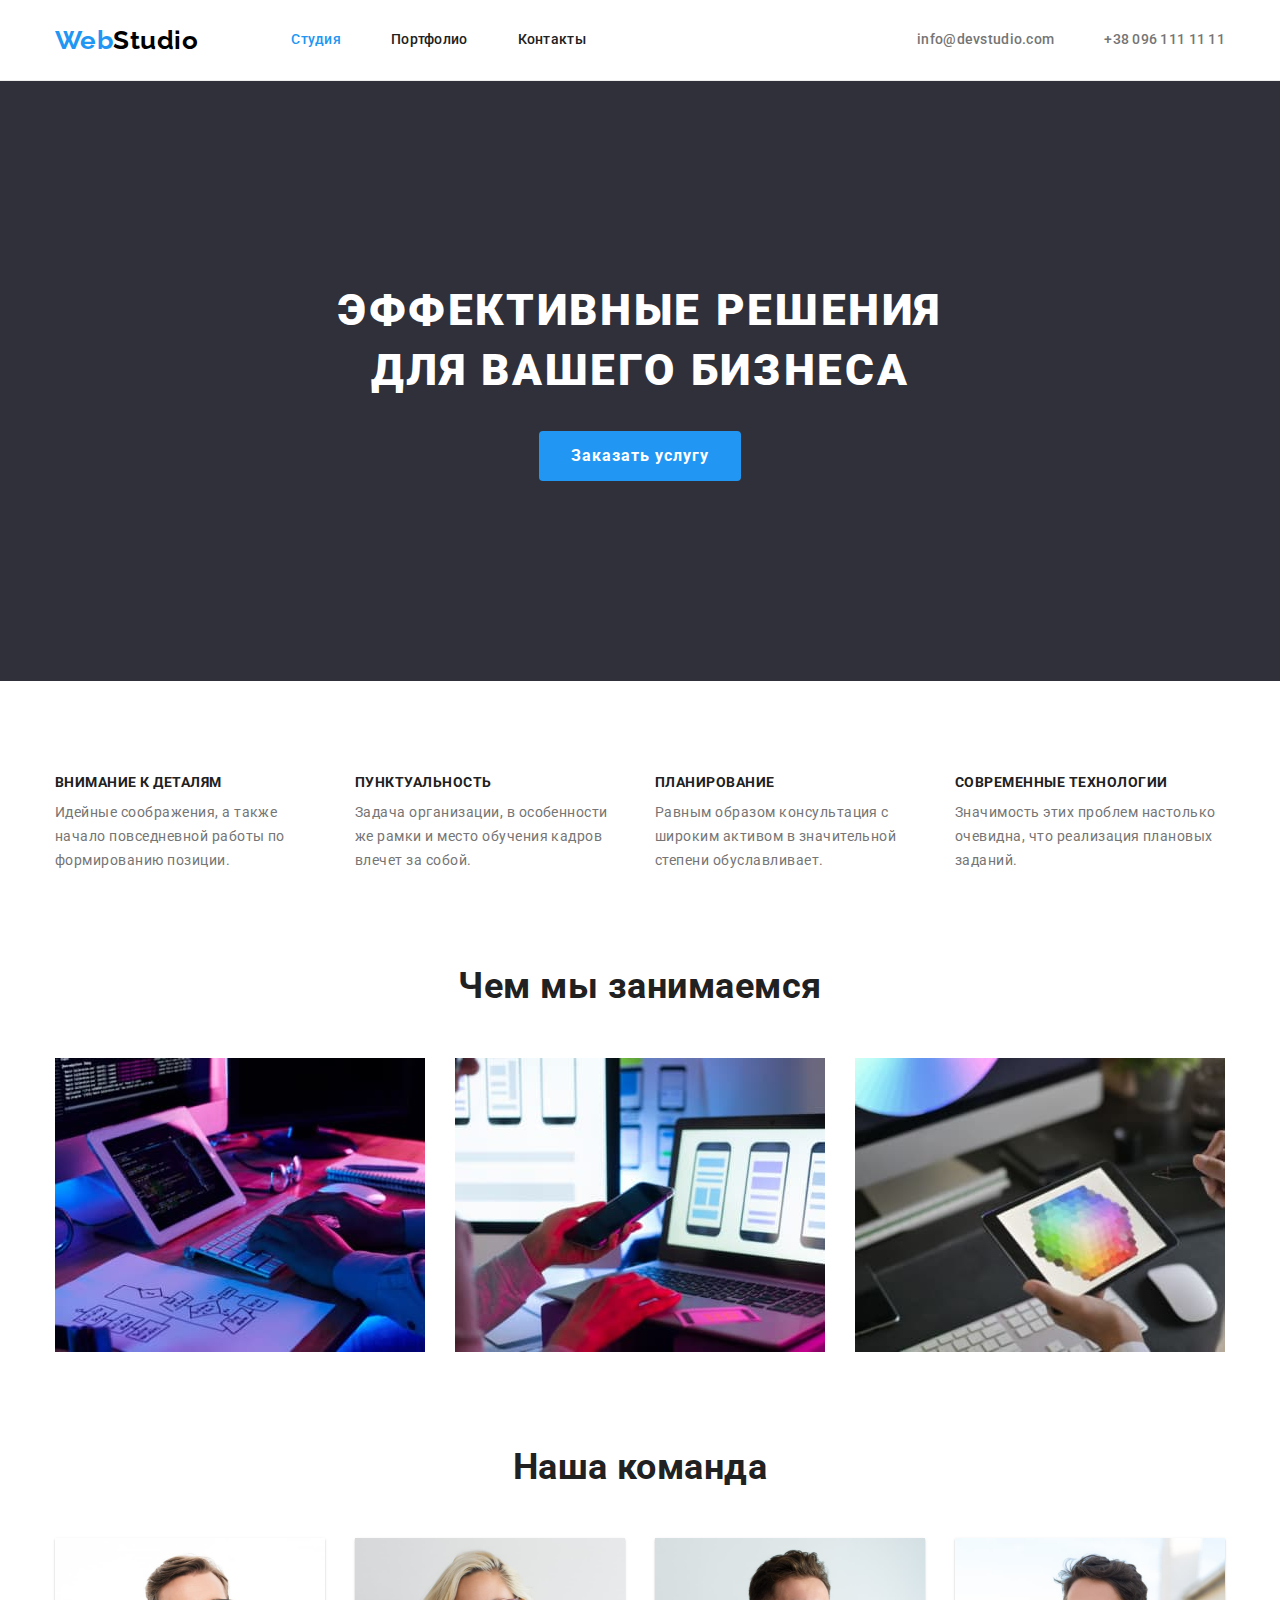
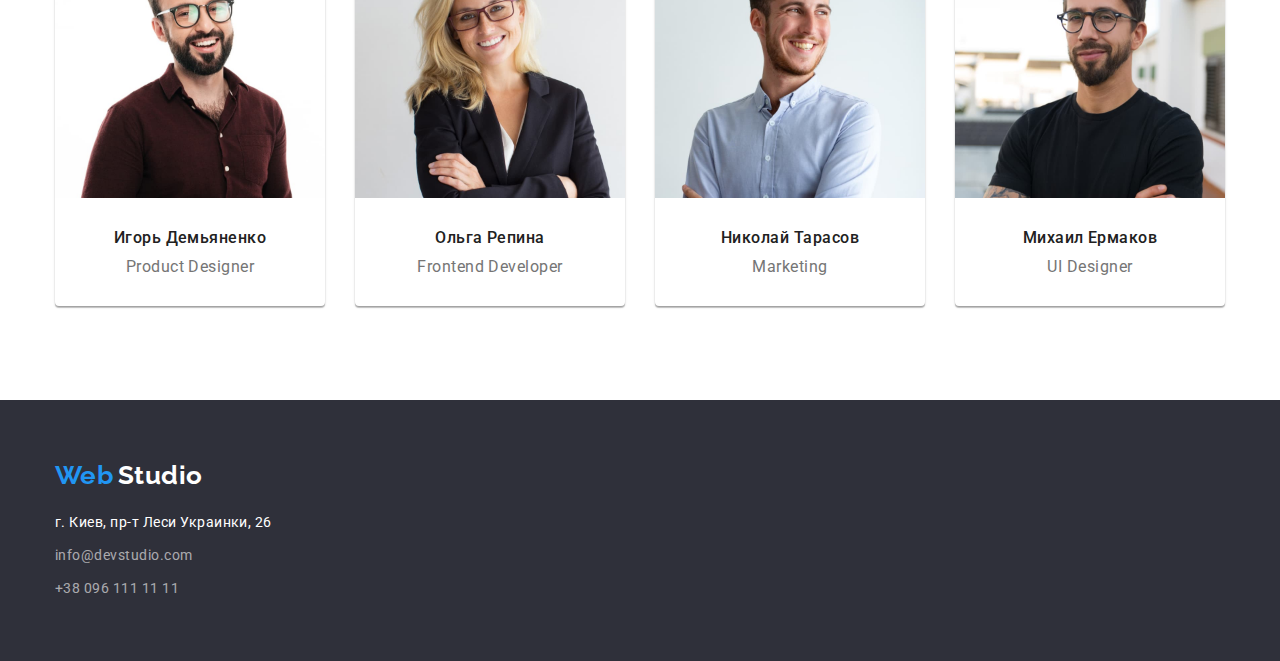
==== index.html @ 8893d4d0 "start" ====
<!DOCTYPE html>
<html lang="ru">
  <head>
    <meta charset="UTF-8" />
    <meta http-equiv="X-UA-Compatible" content="IE=edge" />
    <meta name="viewport" content="width=device-width, initial-scale=1.0" />
    <title>WebStudio</title>
    <link
      href="https://fonts.googleapis.com/css2?family=Raleway:wght@700&family=Roboto:wght@400;500;700;900&display=swap"
      rel="stylesheet"
    />
  <link rel="stylesheet" href="https://cdnjs.cloudflare.com/ajax/libs/modern-normalize/1.1.0/modern-normalize.min.css">

    <link rel="stylesheet" href="./css/styles.css" />
  </head>
  <body>
    <!--Шапка-->
    <header class="header-pages">
      <div class="container site-header">
        <nav class="display">
          <a href="./index.html" class="logo">
            <span class="logo-blue logo">Web</span
            ><span class="logo-black logo">Studio</span>
          </a>
          <ul class="site-nav">
            <li class="item"><a href="" class="text-black led">Студия</a></li>
            <li class="item">
              <a href="./portfolio.html" class="text-black">Портфолио</a>
            </li>
            <li class="item"><a href="" class="text-black">Контакты</a></li>
          </ul>
        </nav>
        <ul class="site-contact">
          <li class="item">
            <a href="mailto:info@devstudio.com" class="site-contact"
              >info@devstudio.com</a
            >
          </li>
          <li class="item">
            <a href="tel:+380961111111" class="site-contact"
              >+38 096 111 11 11</a
            >
          </li>
        </ul>
      </div>
    </header>

    <main>
      <!--Оффер-->
      <section class="section offer">
        <div class="container log">
          <h1 class="offer-title">
            Эффективные решения
            для вашего бизнеса
          </h1>
          <button type="button" class="button">Заказать услугу</button>
        </div>
      </section>

      <!--Преимущества-->
      <section class="section">
        <div class="container">
          <h2 class="visually-hidden about-title">Преимущества</h2>
          <ul class="advantage">
            <li class="advantage-list">
              <h3 class="advantage-title">Внимание к деталям</h3>
              <p class="advantage-description">
                Идейные соображения, а также начало повседневной работы по
                формированию позиции.
              </p>
            </li>
            <li>
              <h3 class="advantage-title">Пунктуальность</h3>
              <p class="advantage-description">
                Задача организации, в особенности же рамки и место обучения
                кадров влечет за собой.
              </p>
            </li>
            <li>
              <h3 class="advantage-title">Планирование</h3>
              <p class="advantage-description">
                Равным образом консультация с широким активом в значительной
                степени обуславливает.
              </p>
            </li>
            <li>
              <h3 class="advantage-title">Современные технологии</h3>
              <p class="advantage-description">
                Значимость этих проблем настолько очевидна, что реализация
                плановых заданий.
              </p>
            </li>
          </ul>
        </div>
      </section>
      <!--О нас-->
      <section class="section nopadtop">
        <div class="container">
          <h2 class="about-title">Чем мы занимаемся</h2>
          <ul class="foto">
            <li class="list">
              <img src="./images/box1.jpg" alt="Пишем код" width="370" />
            </li>
            <li class="list">
              <img src="./images/box2.jpg" alt="Адаптируем" width="370" />
            </li>
            <li class="foto-list">
              <img src="./images/box3.jpg" alt="Апгрейдим" width="370" />
            </li>
          </ul>
        </div>
      </section>
      <!--Наша команда-->
      <section class="section nopadtop">
        <div class="container">
          <h2 class="team-title">Наша команда</h2>
          <ul class="team">
            <li class="team-list">
              <img
                src="./images/team1.jpg"
                alt="Игорь Демьяненко"
                width="270"
              />
              <h3 class="team-name">Игорь Демьяненко</h3>
              <p class="team-position">Product Designer</p>
            </li>
            <li class="team-list">
              <img src="./images/team2.jpg" alt="Ольга Репина" width="270" />
              <h3 class="team-name">Ольга Репина</h3>
              <p class="team-position">Frontend Developer</p>
            </li>
            <li class="team-list">
              <img src="./images/team3.jpg" alt="Николай Тарасов" width="270" />
              <h3 class="team-name">Николай Тарасов</h3>
              <p class="team-position">Marketing</p>
            </li>
            <li class="team-list">
              <img src="./images/team4.jpg" alt="Михаил Ермаков" width="270" />
              <h3 class="team-name">Михаил Ермаков</h3>
              <p class="team-position">UI Designer</p>
            </li>
          </ul>
        </div>
      </section>
    </main>

    <!--Футер-->
    <footer class="footer ">
      <div class="container padtopbot">
        <a href="./index.html" class="logo"
          ><span class="logo-blue">Web</span>
          <span class="logo-white">Studio</span></a
        >
        <address>
          <ul class="footer link">
            <li class="item-top">
              <a href="г.Киев,пр-тЛесиУкраинки,26" class="footer-address"
                >г. Киев, пр-т Леси Украинки, 26</a
              >
            </li>
            <li class="item">
              <a href="mailto:info@devstudio.com" class="footer-contact"
                >info@devstudio.com</a
              >
            </li>
            <li class="item">
              <a href="tel:+380961111111" class="footer-contact"
                >+38 096 111 11 11</a
              >
            </li>
          </ul>
        </address>
      </div>
    </footer>
  </body>
</html>
---- css/styles.css ----
:root {
  --primary-text-color: #212121;
  --secondary-text-color: #757575;
  --font-header-footer: #2f303a;
  --white-color-text: #ffffff;
  --accent-color: #2196f3;
}

body {
  background-color: #ffffff;
  color: var(--primary-text-color);
  font-family: "Roboto", "Helvetica Neue", sans-serif;
  letter-spacing: 0.03em;
  margin: 0;
}

/* основной цвет текста #212121 */
/* вторичный цвет #757575 */
/* лого 2196F3 верх 000000 низ FFFFFF */
/* фон хедер и футор 2F303A */
/* шапка FFFFFF */
/* осн фон E5E5E5 */
/* вторичный фон F5F4FA */

/* убрал точки */
.about-title,
.site-nav,
/* .site-contact, */
.footer,
.card,
.advantage,
.advantage-title,
.team,
.site-contact,
.foto {
  list-style: none;
}

ul,
li,
p {
  margin: 0;
  padding: 0;
}
h1,
h2,
h3,
h4,
h5,
h6 {
  margin: 0;
  padding: 0;
}
a {
  text-decoration: none;
}
img {
  display: block;
}
.visually-hidden {
  position: absolute;
  width: 1px;
  height: 1px;
  margin: -1px;
  border: 0;
  padding: 0;
  white-space: normal;
  clip-path: inset(100%);
  clip: rect(0 0 0 0);
  overflow: hidden;
}

.container {
  width: 1200px;
  padding-left: 15px;
  padding-right: 15px;
  /* outline: 1px solid green; */
  margin: 0 auto;
}
.section {
  padding-top: 94px;
  padding-bottom: 94px;
}
.header-pages {
    border-bottom: 1px solid #ECECEC;
  /* outline: 2px solid #2196f3; */
}
/* Лого */
.logo-blue {
  color: var(--accent-color);
  font-family: "Raleway";
  font-weight: 700;
  font-size: 26px;
  line-height: 1.19;
}
.logo-black {
  color: #000000;
  font-family: "Raleway";
  font-weight: 700;
  font-size: 26px;
  line-height: 1.19;
}
.logo-white {
  color: var(--white-color-text);
  font-family: "Raleway";
  font-weight: 700;
  font-size: 26px;
  line-height: 1.19;
}
.logo :hover,
:focus,
:active {
  color: var(--accent-color);
  outline: 0;
  outline-offset: 0;
  text-decoration: none;
}
.link :hover,
.link :focus {
  color: var(--accent-color);
  outline: 0;
  outline-offset: 0;
  text-decoration: none;
}

/* Site nav */
.text-black {
  color: var(--primary-text-color);
  display: block;
  padding-top: 32px;
  padding-bottom: 32px;
}
.site-nav {
  color: var(--primary-text-color);
  font-weight: 500;
  font-size: 14px;
  line-height: 1.14;
  letter-spacing: 0.02em;
  text-decoration: none;
  display: flex;
  margin-left: 93px;
}
.display {
  display: flex;
  align-items: center;
}
.site-nav .item + .item {
  margin-left: 50px;
  display: block;
}

/* .site-nav .item:last-child {
margin-right: 0;
} - те саме що item + item*/

.site-nav :hover,   /*подсветка при наведении*/
.site-nav :focus {
  color: var(--accent-color);
  outline: 0;
  outline-offset: 0;
}
.site-contact :hover,   /*подсветка при наведении*/
.site-contact :focus {
  color: var(--accent-color);
  outline: 0;
  outline-offset: 0;
}
.site-contact {
  color: var(--secondary-text-color);
  font-weight: 500;
  font-size: 14px;
  line-height: 1.14;
  letter-spacing: 0.02em;
  text-decoration: none;
  display: flex;
  margin-left: auto;
}

.site-contact .item + .item {
  margin-left: 50px;
  display: block;
}
.site-header {
  display: flex;
  align-items: center;

}
.led {
  color: var(--accent-color); /* подсветка текущей страницы */
}

/* Offer */
.offer {
  background-color: #2f303a;
  padding-top: 200px;
  padding-bottom: 200px;
}

.offer-title {
  color: var(--white-color-text);
  width: 696px;
  font-weight: 900;
  font-size: 44px;
  line-height: 1.36;
  text-align: center;
  letter-spacing: 0.06em;
  text-transform: uppercase;
  margin: 0 auto;
  margin-bottom: 30px;
}
/* Button */
.button {
  color: var(--white-color-text);
  background-color: var(--accent-color);
  margin: 0 auto;
  display: block;
  font-family: "Roboto";
  padding: 10px 32px;
  border-radius: 4px;
  min-width: 200px;
  border: transparent;
  font-weight: 700;
  font-size: 16px;
  line-height: 1.88;
  display: flex;
  align-items: center;
  text-align: center;
  letter-spacing: 0.06em;
  cursor: pointer;
}

/* About */
.about-title {
  color: var(--primary-text-color);
  font-weight: 700;
  font-size: 36px;
  line-height: 1.16;
  text-align: center;
  margin-bottom: 50px;
}

/* Advantage / преимущества */
.advantage {
  display: flex;
  justify-content: space-between;
  /* flex-basis: calc((100% - 120px) / 4); */
  /* margin-top: 94px; */
}

.advantage-title {
  color: var(--primary-text-color);
  font-weight: 700;
  font-size: 14px;
  line-height: 1.14;
  text-transform: uppercase;
  margin-bottom: 10px;
}
.advantage-description {
  color: var(--secondary-text-color);
  font-size: 14px;
  line-height: 1.71;
  max-width: 270px;
  /* margin-bottom: 94px; */
}
.margin {
}
.foto {
  display: flex;
  justify-content: space-between;
  /* flex-wrap: wrap; */
}
.foto .list {
  width: 370px;
  margin-right: 30px;
}
.foto-list :nth-child(3n) {
  margin-right: 0;
}
/* Team */

.team-title {
  color: var(--primary-text-color);
  font-weight: 700;
  font-size: 36px;
  line-height: 1.17;
  text-align: center;
  /* margin-top: 188px; */
  margin-bottom: 50px;
}
.team-name {
  color: var(--primary-text-color);
  font-weight: 500;
  font-size: 16px;
  line-height: 1.19;
  text-align: center;
  margin-top: 30px;
  margin-bottom: 10px;
}
.team-position {
  color: var(--secondary-text-color);
  font-size: 16px;
  line-height: 1.19;
  text-align: center;
  margin-bottom: 30px;
  /* margin-bottom: 94px; */
}

.team {
  display: flex;
  justify-content: space-between;
  /* flex-wrap: wrap; */
}

.team-list {
  width: 270px;
  margin-right: 30px;
  background: #ffffff;
  /* material shadow v1 */
  box-shadow: 0px 1px 3px rgba(0, 0, 0, 0.12), 0px 1px 1px rgba(0, 0, 0, 0.14),
    0px 2px 1px rgba(0, 0, 0, 0.2);
  border-radius: 0px 0px 4px 4px;
}

.team-list:nth-last-child() {
  margin-right: 0;
}
/* Footer */
.footer {
  background-color: #2f303a;
  font-style: normal;
}

.nopadtop {
  padding-top: 0px;
}
.padtopbot {
  padding-top: 60px;
  padding-bottom: 60px;
}
.footer .item-top {
  margin-top: 20px;
 
}
.footer .item {
  margin-top: 9px;
}
.footer-address {
  color: var(--white-color-text);
  font-size: 14px;
  line-height: 1.71;
  text-decoration: none;
}
.footer-contact {
  color: rgba(255, 255, 255, 0.6);
  font-size: 14px;
  line-height: 1.71;
  text-decoration: none;
  /* margin-bottom: 9px; */
}

/* Portfolio CSS */
.filter-hover:hover,
.filter-hover:focus {
  color: var(--white-color-text);
  background-color: var(--accent-color);
  border: none;
  font-family: "Roboto";
  font-weight: 500;
  font-size: 16px;
  line-height: 1.62;
  /* identical to box height, or 162% */
  text-align: center;
}
.filter {
  color: var(--primary-text-color);
  background-color: #f5f4fa;
  font-family: "Roboto";
  border-radius: 4px;
  border: none;
  font-weight: 500;
  font-size: 16px;
  line-height: 1.62;
  /* identical to box height, or 162% */
  text-align: center;
  cursor: pointer;
  margin-right: 8px;
  padding: 6px 22px;
}

.filter-flex {
  display: flex;
  justify-content: center;
  margin-bottom: 50px;
}

.menu {
  color: var(--primary-text-color);
  font-weight: 500;
  font-size: 16px;
  line-height: 1.62;

}
.card {
  display: flex;
  flex-wrap: wrap;
}
.card-list {
  width: 370px;
  margin-right: 30px;
  margin-bottom: 30px;
}
/* Розрахунок ширини блока в % */
/* ширина контейнера = 100% - зазор 30рх (при 2 колонках, при 3=60рх і т.д.) / 3 */
/* .card-list {
    width: calc((100% - 60px) /3); */

.card-list:nth-child(3n) {
  margin-right: 0;
}
.card-list:nth-last-child(-n + 3) {
  margin-bottom: 0;
}
/* ALTERNATIVA */
/*.card-list:not(:nth-child(3n)) {
  margin-right: 0;
}
.card-list:not(:nth-last-child(-n + 3)) {
  margin-bottom: 0;
} */
.card-title {
  color: var(--primary-text-color);
  font-weight: 700;
  font-size: 18px;
  line-height: 2;
  letter-spacing: 0.06em;
  margin-bottom: 4px;
}
.card-description {
  color: var(--secondary-text-color);
  font-size: 16px;
  line-height: 1.88;
}
.card-border {
  padding: 24px;
  border-right: 1px solid #eee;
  border-bottom: 1px solid #eee;
  border-left: 1px solid #eee;
}
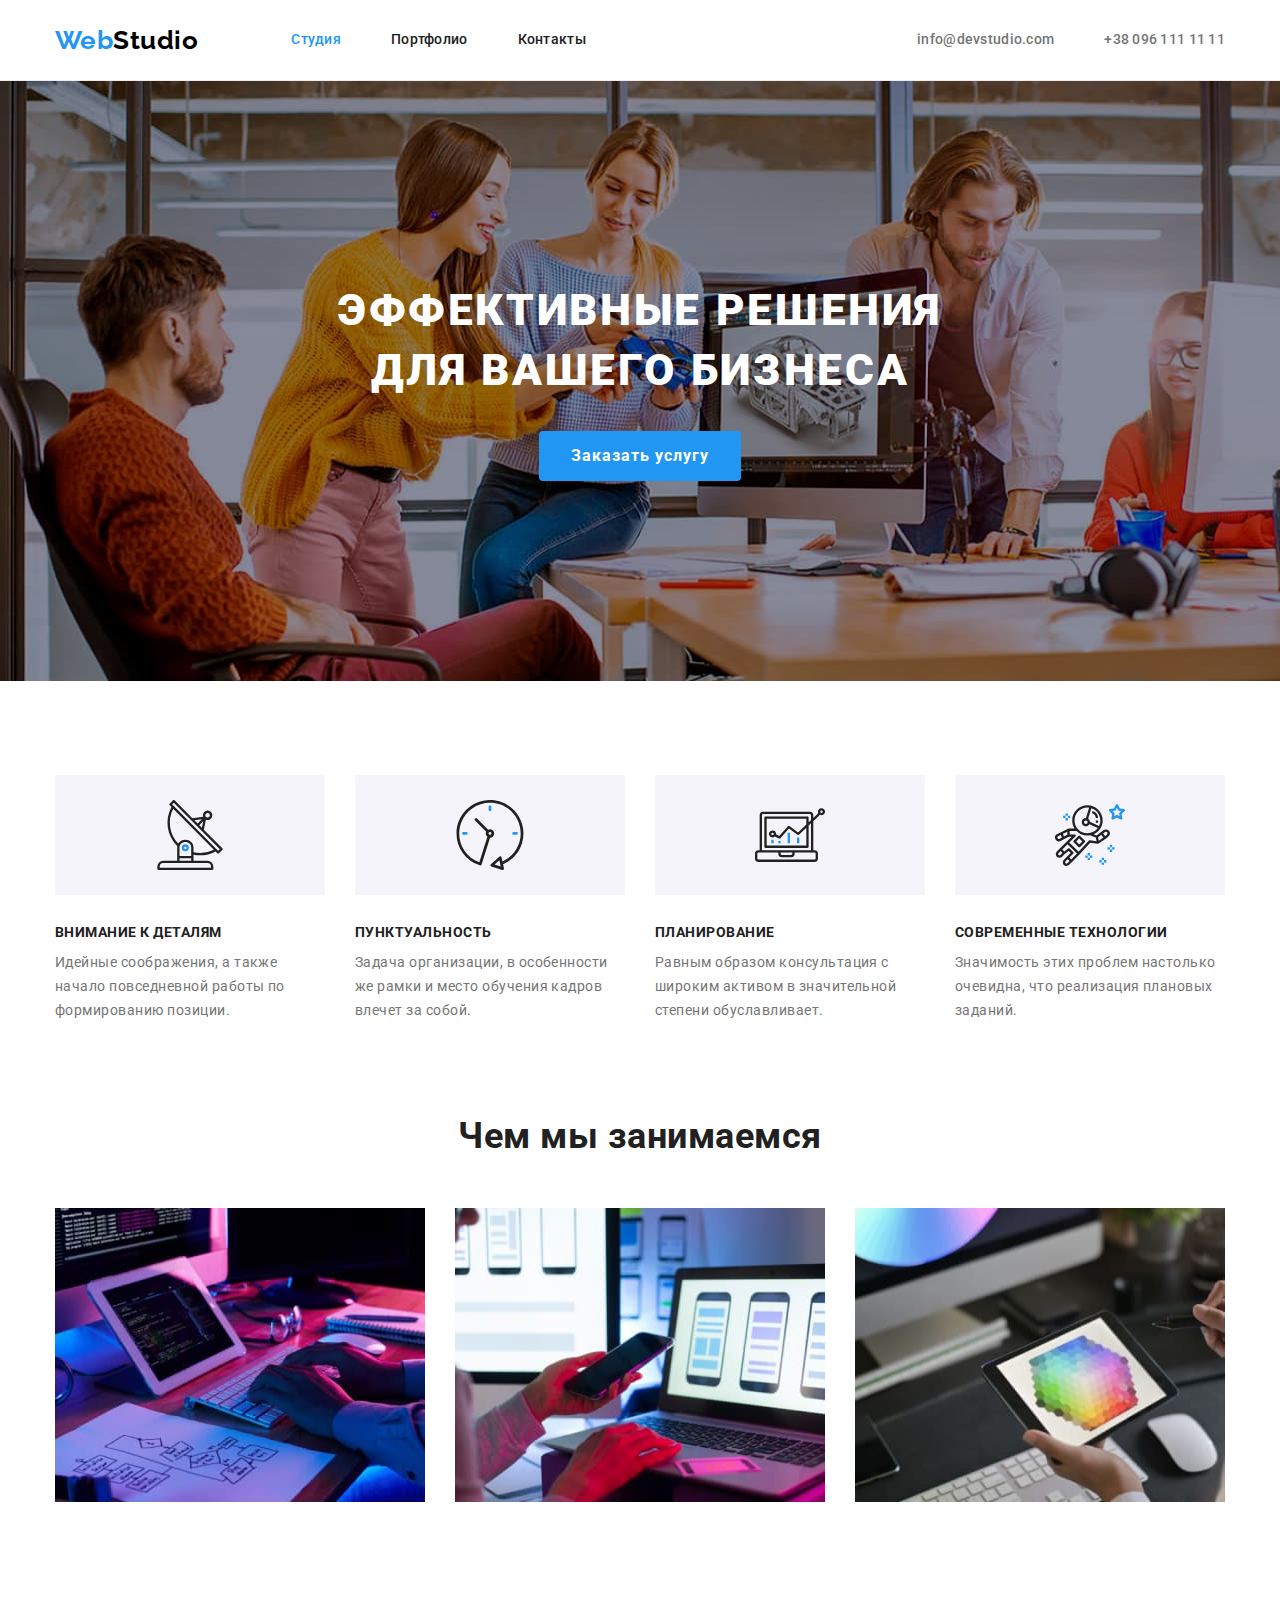
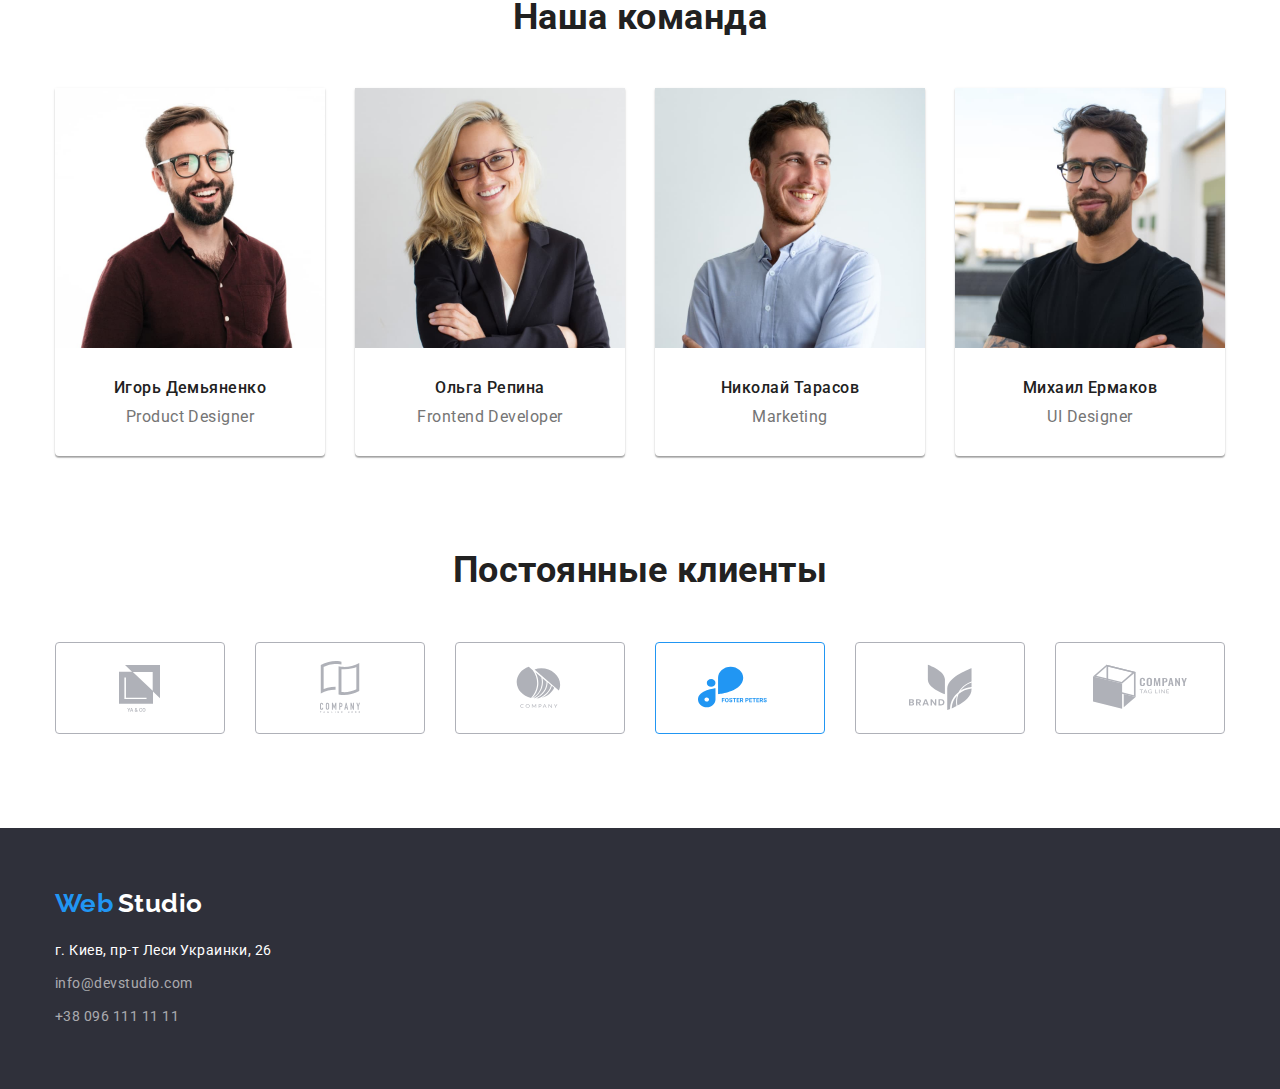
==== commit c2d3a7f9: "додав блок клієнти, картинки в розмітку" ====
--- a/index.html
+++ b/index.html
@@ -48,7 +48,7 @@
     <main>
       <!--Оффер-->
       <section class="section offer">
-        <div class="container log">
+        <div class="container">
           <h1 class="offer-title">
             Эффективные решения
             для вашего бизнеса
@@ -69,21 +69,21 @@
                 формированию позиции.
               </p>
             </li>
-            <li>
+            <li class="advantage-list">
               <h3 class="advantage-title">Пунктуальность</h3>
               <p class="advantage-description">
                 Задача организации, в особенности же рамки и место обучения
                 кадров влечет за собой.
               </p>
             </li>
-            <li>
+            <li class="advantage-list">
               <h3 class="advantage-title">Планирование</h3>
               <p class="advantage-description">
                 Равным образом консультация с широким активом в значительной
                 степени обуславливает.
               </p>
             </li>
-            <li>
+            <li class="advantage-list">
               <h3 class="advantage-title">Современные технологии</h3>
               <p class="advantage-description">
                 Значимость этих проблем настолько очевидна, что реализация
@@ -138,6 +138,33 @@
               <img src="./images/team4.jpg" alt="Михаил Ермаков" width="270" />
               <h3 class="team-name">Михаил Ермаков</h3>
               <p class="team-position">UI Designer</p>
+            </li>
+          </ul>
+        </div>
+      </section>
+
+      <!-- Постійні клієнти -->
+      <section class="section nopadtop">
+        <div class="container">
+          <h2 class="about-title">Постоянные клиенты</h2>
+          <ul class="client">
+            <li class="list">
+              <img src="./images/Client1.svg" alt="С кем мы работает" width="170" />
+            </li>
+            <li class="list">
+              <img src="./images/Client2.svg" alt="С кем мы работает" width="170" />
+            </li>
+            <li class="list">
+              <img src="./images/Client3.svg" alt="С кем мы работает" width="170" />
+            </li>
+            <li class="list">
+              <img src="./images/Client4.svg" alt="С кем мы работает" width="170" />
+            </li>
+            <li class="list">
+              <img src="./images/Client5.svg" alt="С кем мы работает" width="170" />
+            </li>
+            <li class="list">
+              <img src="./images/Client6.svg" alt="С кем мы работает" width="170" />
             </li>
           </ul>
         </div>
--- a/css/styles.css
+++ b/css/styles.css
@@ -194,6 +194,8 @@
   background-color: #2f303a;
   padding-top: 200px;
   padding-bottom: 200px;
+  background-image: url(../images/header.jpg);
+
 }
 
 .offer-title {
@@ -208,6 +210,15 @@
   margin: 0 auto;
   margin-bottom: 30px;
 }
+.offer .container::before { 
+  display: block;
+  content: "";
+  background-image: linear-gradient(to right, rgba(47, 48, 58, 0.4), rgba(47, 48, 58, 0.4));
+  background-size: contain;
+  background-repeat: no-repeat;
+  background-position: center;
+  background-color: #F5F4FA;
+}
 /* Button */
 .button {
   color: var(--white-color-text);
@@ -255,6 +266,55 @@
   text-transform: uppercase;
   margin-bottom: 10px;
 }
+
+.advantage-list:nth-child(1)::before {
+  display: block;
+  content: "";
+  height: 120px;
+  background-image: url(../images/advantage-svg1.svg);
+  background-size: contain;
+  background-repeat: no-repeat;
+  background-position: center;
+  background-color: #F5F4FA;
+  margin-bottom: 30px;
+}
+
+.advantage-list:nth-child(2)::before {
+  display: block;
+  content: "";
+  height: 120px;
+  background-image: url(../images/advantage-svg2.svg);
+  background-size: contain;
+  background-repeat: no-repeat;
+  background-position: center;
+  background-color: #F5F4FA;
+  margin-bottom: 30px;
+}
+
+.advantage-list:nth-child(3)::before {
+  display: block;
+  content: "";
+  height: 120px;
+  background-image: url(../images/advantage-svg3.svg);
+  background-size: contain;
+  background-repeat: no-repeat;
+  background-position: center;
+  background-color: #F5F4FA;
+  margin-bottom: 30px;
+}
+
+.advantage-list:nth-child(4)::before {
+  display: block;
+  content: "";
+  height: 120px;
+  background-image: url(../images/advantage-svg4.svg);
+  background-size: contain;
+  background-repeat: no-repeat;
+  background-position: center;
+  background-color: #F5F4FA;
+  margin-bottom: 30px;
+}
+
 .advantage-description {
   color: var(--secondary-text-color);
   font-size: 14px;
@@ -274,8 +334,9 @@
   margin-right: 30px;
 }
 .foto-list :nth-child(3n) {
-  margin-right: 0;
-}
+  /* margin-right: 0; */
+}
+
 /* Team */
 
 .team-title {
@@ -337,6 +398,48 @@
   padding-top: 60px;
   padding-bottom: 60px;
 }
+
+/* Client */
+.client {
+  list-style: none;
+  display: flex;
+  justify-content: space-between;
+  flex-wrap: wrap;
+}
+
+.client .list {
+  width: 170px;
+  margin-right: 30px;
+}
+
+/*  Розміщення постійні клієнти, через псевдокласи */
+/* .about-title::after {
+  display: block;
+  content: "";
+  height: 92px;
+  background-image: url(../images/Client1.svg);
+  background-size: contain;
+  background-repeat: no-repeat;
+  background-position: center;
+  background-color: #F5F4FA;
+  margin-top: 30px;
+}
+.about-title:nth-child(n +1)::before {
+  display: block;
+  content: "";
+  height: 92px;
+  background-image: url(../images/Client2.svg);
+  background-size: contain;
+  background-repeat: repeat-x;
+  background-position: center;
+  background-color: #F5F4FA;
+  margin-top: 30px;
+} */
+
+.client :nth-child(6n) {
+  margin-right: 0;
+}
+
 .footer .item-top {
   margin-top: 20px;
  
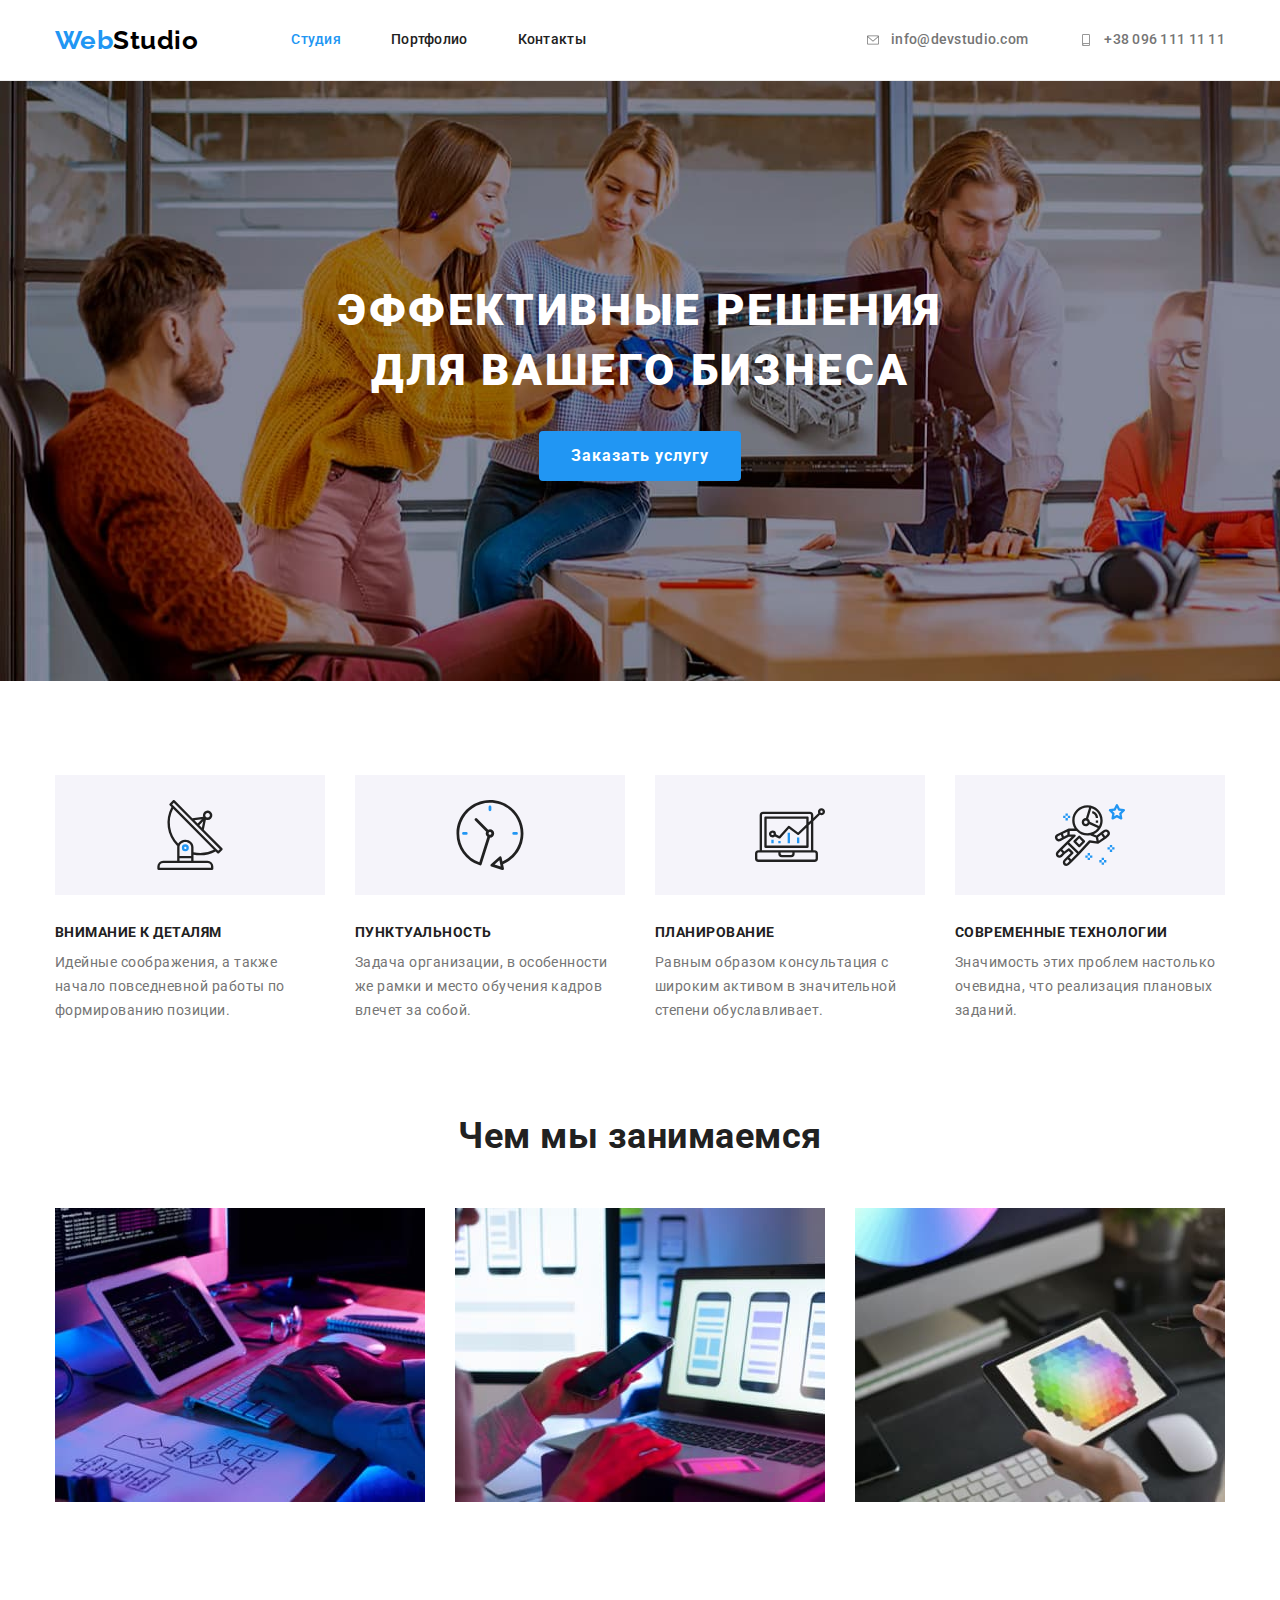
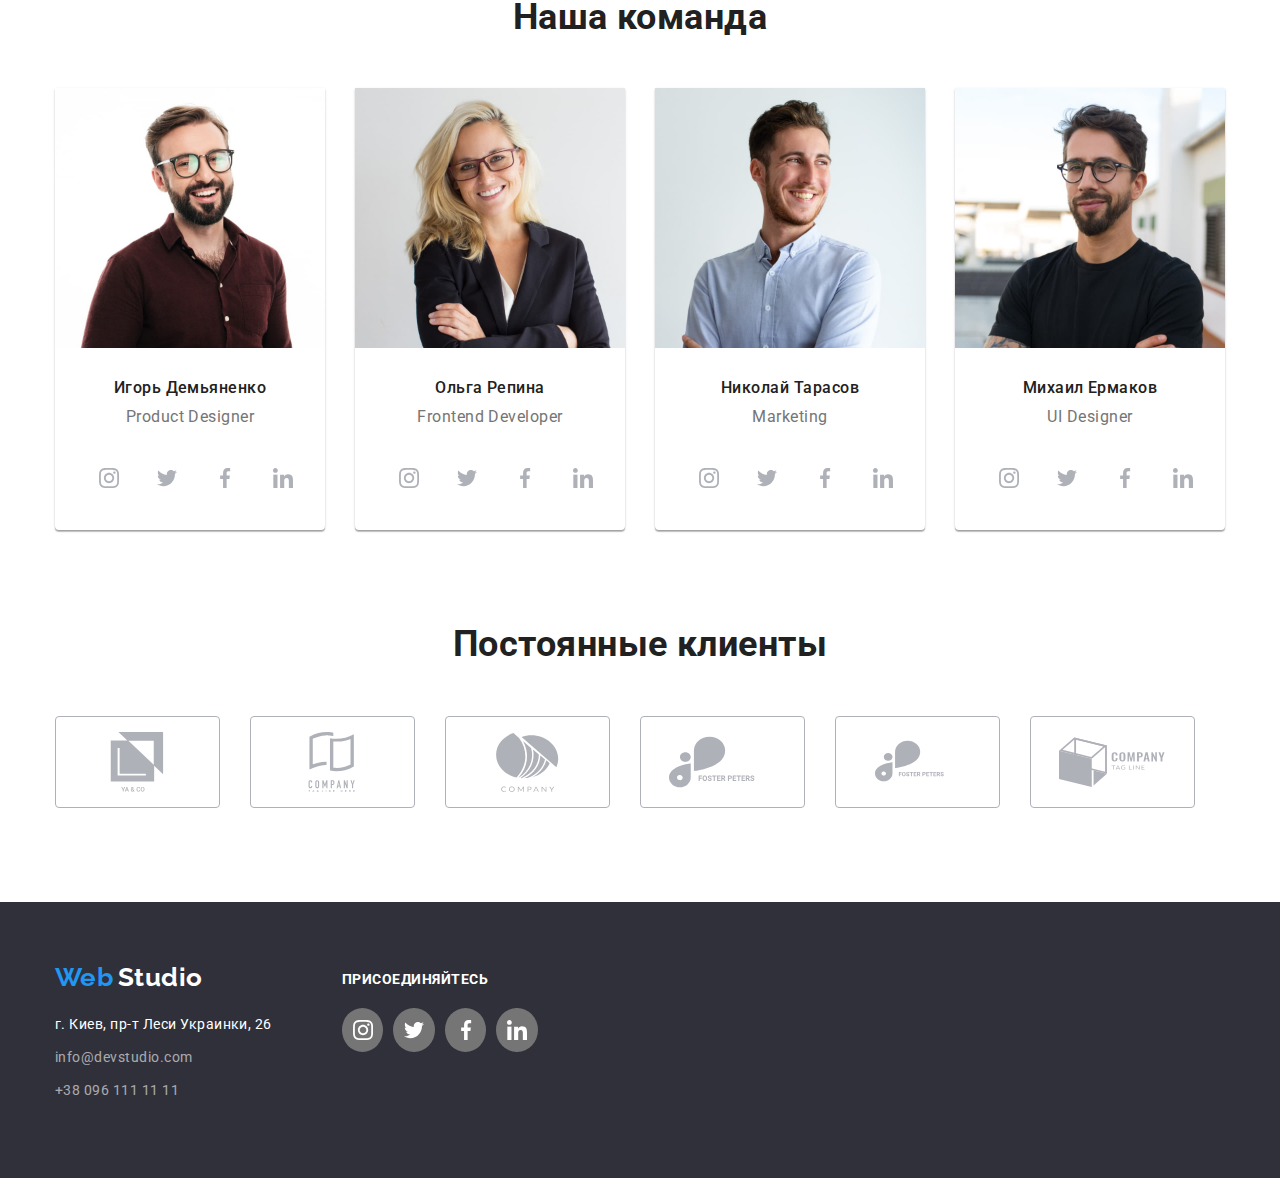
==== commit b23073ae: "icon (contact, footer, team social and client svg" ====
--- a/index.html
+++ b/index.html
@@ -32,13 +32,15 @@
         </nav>
         <ul class="site-contact">
           <li class="item">
-            <a href="mailto:info@devstudio.com" class="site-contact"
-              >info@devstudio.com</a
+            <a href="mailto:info@devstudio.com" class="site-contact contact-link"
+              ><svg class="contact-icon" width="16px" height="12px"><use href="./images/icons.svg#icon-mail"></use></svg>info@devstudio.com</a
             >
           </li>
           <li class="item">
-            <a href="tel:+380961111111" class="site-contact"
-              >+38 096 111 11 11</a
+            <a href="tel:+380961111111" class="site-contact contact-link"
+              ><svg class="contact-icon" width="16px" height="12px">
+                <use href="./images/icons.svg#icon-smartphone"></use>
+              </svg>+38 096 111 11 11</a
             >
           </li>
         </ul>
@@ -121,23 +123,85 @@
                 alt="Игорь Демьяненко"
                 width="270"
               />
-              <h3 class="team-name">Игорь Демьяненко</h3>
-              <p class="team-position">Product Designer</p>
+              <div class="team-inner">
+                <h3 class="team-name">Игорь Демьяненко</h3>
+                <p class="team-position">Product Designer</p>
+                <ul class="social">
+                  <li class="soc-item"><a href="" class="soc-link"><svg class="soc-icon">
+                        <use href="./images/icons.svg#icon-instablack"></use>
+                      </svg></a></li>
+                  <li class="soc-item"><a href="" class="soc-link"><svg class="soc-icon">
+                        <use href="./images/icons.svg#icon-twitter"></use>
+                      </svg></a></li>
+                  <li class="soc-item"><a href="" class="soc-link"><svg class="soc-icon">
+                        <use href="./images/icons.svg#icon-facebook"></use>
+                      </svg><a href=""></a></li>
+                  <li class="soc-item"><a href="" class="soc-link"><svg class="soc-icon">
+                        <use href="./images/icons.svg#icon-linkedin"></use>
+                      </svg><a href=""></a></li>
+                </ul>
+              </div>
             </li>
             <li class="team-list">
               <img src="./images/team2.jpg" alt="Ольга Репина" width="270" />
-              <h3 class="team-name">Ольга Репина</h3>
-              <p class="team-position">Frontend Developer</p>
+              <div class="team-inner">
+                <h3 class="team-name">Ольга Репина</h3>
+                <p class="team-position">Frontend Developer</p>
+                <ul class="social">
+                  <li class="soc-item"><a href="" class="soc-link"><svg class="soc-icon">
+                        <use href="./images/icons.svg#icon-instablack"></use>
+                      </svg></a></li>
+                  <li class="soc-item"><a href="" class="soc-link"><svg class="soc-icon">
+                        <use href="./images/icons.svg#icon-twitter"></use>
+                      </svg></a></li>
+                  <li class="soc-item"><a href="" class="soc-link"><svg class="soc-icon">
+                        <use href="./images/icons.svg#icon-facebook"></use>
+                      </svg><a href=""></a></li>
+                  <li class="soc-item"><a href="" class="soc-link"><svg class="soc-icon">
+                        <use href="./images/icons.svg#icon-linkedin"></use>
+                      </svg><a href=""></a></li>
+                </ul>
+              </div>
             </li>
             <li class="team-list">
               <img src="./images/team3.jpg" alt="Николай Тарасов" width="270" />
-              <h3 class="team-name">Николай Тарасов</h3>
-              <p class="team-position">Marketing</p>
+              <div class="team-inner">
+                <h3 class="team-name">Николай Тарасов</h3>
+                <p class="team-position">Marketing</p>
+                <ul class="social">
+                  <li class="soc-item"><a href="" class="soc-link"><svg class="soc-icon">
+                        <use href="./images/icons.svg#icon-instablack"></use>
+                      </svg></a></li>
+                  <li class="soc-item"><a href="" class="soc-link"><svg class="soc-icon">
+                        <use href="./images/icons.svg#icon-twitter"></use>
+                      </svg></a></li>
+                  <li class="soc-item"><a href="" class="soc-link"><svg class="soc-icon">
+                        <use href="./images/icons.svg#icon-facebook"></use>
+                      </svg><a href=""></a></li>
+                  <li class="soc-item"><a href="" class="soc-link"><svg class="soc-icon">
+                        <use href="./images/icons.svg#icon-linkedin"></use>
+                      </svg><a href=""></a></li>
+                </ul>
+              </div>
             </li>
             <li class="team-list">
               <img src="./images/team4.jpg" alt="Михаил Ермаков" width="270" />
-              <h3 class="team-name">Михаил Ермаков</h3>
-              <p class="team-position">UI Designer</p>
+              <div class="team-inner">
+                <h3 class="team-name">Михаил Ермаков</h3>
+                <p class="team-position">UI Designer</p>
+                <ul class="social">
+                  <li class="soc-item"><a href="" class="soc-link"><svg class="soc-icon"><use href="./images/icons.svg#icon-instablack"></use></svg></a></li>
+                  <li class="soc-item"><a href="" class="soc-link"><svg class="soc-icon">
+                  <use href="./images/icons.svg#icon-twitter"></use>
+                      </svg></a></li>
+                  <li class="soc-item"><a href="" class="soc-link"><svg class="soc-icon">
+                  <use href="./images/icons.svg#icon-facebook"></use>
+                  </svg><a href=""></a></li>
+                  <li class="soc-item"><a href="" class="soc-link"><svg class="soc-icon">
+                  <use href="./images/icons.svg#icon-linkedin"></use>
+                      </svg><a href=""></a></li>
+                </ul>
+              </div>
             </li>
           </ul>
         </div>
@@ -149,22 +213,32 @@
           <h2 class="about-title">Постоянные клиенты</h2>
           <ul class="client">
             <li class="list">
-              <img src="./images/Client1.svg" alt="С кем мы работает" width="170" />
-            </li>
-            <li class="list">
-              <img src="./images/Client2.svg" alt="С кем мы работает" width="170" />
-            </li>
-            <li class="list">
-              <img src="./images/Client3.svg" alt="С кем мы работает" width="170" />
-            </li>
-            <li class="list">
-              <img src="./images/Client4.svg" alt="С кем мы работает" width="170" />
-            </li>
-            <li class="list">
-              <img src="./images/Client5.svg" alt="С кем мы работает" width="170" />
-            </li>
-            <li class="list">
-              <img src="./images/Client6.svg" alt="С кем мы работает" width="170" />
+              <a href="" class="client-link"><svg class="client-foto"><use href="./images/icons.svg#icon-Client1"></use></svg></a>
+            </li>
+            <li class="list">
+              <a href="" class="client-link"><svg class="client-foto">
+                  <use href="./images/icons.svg#icon-Client2"></use>
+                </svg></a>
+            </li>
+            <li class="list">
+              <a href="" class="client-link"><svg class="client-foto">
+                  <use href="./images/icons.svg#icon-Client3"></use>
+                </svg></a>
+            </li>
+            <li class="list">
+            <a href="" class="client-link"><svg class="client-foto">
+                <use href="./images/icons.svg#icon-Client4"></use>
+              </svg></a>
+            </li>
+            <li class="list">
+              <a href="" class="client-link"><svg class="client-foto">
+                  <use href="./images/icons.svg#icon-Client5-1"></use>
+                </svg></a>
+            </li>
+            <li class="list">
+              <a href="" class="client-link"><svg class="client-foto">
+                  <use href="./images/icons.svg#icon-Client6"></use>
+                </svg></a>
             </li>
           </ul>
         </div>
@@ -174,29 +248,42 @@
     <!--Футер-->
     <footer class="footer ">
       <div class="container padtopbot">
-        <a href="./index.html" class="logo"
-          ><span class="logo-blue">Web</span>
-          <span class="logo-white">Studio</span></a
-        >
-        <address>
-          <ul class="footer link">
-            <li class="item-top">
-              <a href="г.Киев,пр-тЛесиУкраинки,26" class="footer-address"
-                >г. Киев, пр-т Леси Украинки, 26</a
-              >
-            </li>
-            <li class="item">
-              <a href="mailto:info@devstudio.com" class="footer-contact"
-                >info@devstudio.com</a
-              >
-            </li>
-            <li class="item">
-              <a href="tel:+380961111111" class="footer-contact"
-                >+38 096 111 11 11</a
-              >
-            </li>
-          </ul>
-        </address>
+        <div>
+          <a href="./index.html" class="logo"><span class="logo-blue">Web</span>
+            <span class="logo-white">Studio</span></a>
+          
+          <address>
+            <ul class="footer link">
+              <li class="item-top">
+                <a href="г.Киев,пр-тЛесиУкраинки,26" class="footer-address">г. Киев, пр-т Леси Украинки, 26</a>
+              </li>
+              <li class="item">
+                <a href="mailto:info@devstudio.com" class="footer-contact">info@devstudio.com</a>
+              </li>
+              <li class="item">
+                <a href="tel:+380961111111" class="footer-contact">+38 096 111 11 11</a>
+              </li>
+            </ul>
+          </address>
+        </div>
+       
+        <div class="footer-social">
+          <h2 class="social-title">Присоединяйтесь</h2>
+          <ul class="foot-social">
+            <li class="foot-soc-item"><a href="" class="foot-soc-link"><svg class="foot-soc-icon">
+                  <use href="./images/icons.svg#icon-footer-insta"></use>
+                </svg></a></li>
+            <li class="foot-soc-item"><a href="" class="foot-soc-link"><svg class="foot-soc-icon">
+                  <use href="./images/icons.svg#icon-footer-twiter"></use>
+                </svg></a></li>
+            <li class="foot-soc-item"><a href="" class="foot-soc-link"><svg class="foot-soc-icon">
+                  <use href="./images/icons.svg#icon-footer-facebook"></use>
+                </svg><a href=""></a></li>
+            <li class="foot-soc-item"><a href="" class="foot-soc-link"><svg class="foot-soc-icon">
+                  <use href="./images/icons.svg#icon-footer-linkedin"></use>
+                </svg><a href=""></a></li>
+          </ul>
+        </div>
       </div>
     </footer>
   </body>
--- a/css/styles.css
+++ b/css/styles.css
@@ -176,6 +176,22 @@
   margin-left: auto;
 }
 
+.contact-icon {
+  fill: currentColor;
+  margin-right: 10px;
+}
+
+.contact-link {
+  display: flex;
+  align-items: center;
+
+}
+
+.contact-link:hover,
+.contact-link:focus {
+  color: var(--accent-color);
+}
+
 .site-contact .item + .item {
   margin-left: 50px;
   display: block;
@@ -376,68 +392,133 @@
   width: 270px;
   margin-right: 30px;
   background: #ffffff;
+  background-image: url(../images/symbol-defs.svg);
   /* material shadow v1 */
   box-shadow: 0px 1px 3px rgba(0, 0, 0, 0.12), 0px 1px 1px rgba(0, 0, 0, 0.14),
     0px 2px 1px rgba(0, 0, 0, 0.2);
   border-radius: 0px 0px 4px 4px;
+
 }
 
 .team-list:nth-last-child() {
   margin-right: 0;
 }
+
+/* Social link */
+.button-icon{
+  padding: 0;
+  padding: 12px 12px;
+  border: none;
+  color: #212121;
+  border-radius: 50%;
+  background-color: teal;
+  display: inline-block;
+}
+.social-button {
+  display: flex;
+}
+
+.nopadtop {
+  padding-top: 0px;
+  display: flex;
+
+}
+.padtopbot {
+  padding-top: 60px;
+  padding-bottom: 60px;
+  display: flex;
+
+}
+
+/* Client */
+.client {
+  /* width: 170px;
+  height: 92px; */
+  list-style: none;
+  display: flex;
+  /* margin-top: 20px;
+      margin-bottom: 30px; */
+}
+
+.client .list {
+  width: calc(100% / 6 - 30px);
+   
+}
+.client-link {
+  width: 100%;
+  height: 92px;
+  display: flex;
+  align-items: center;
+  justify-content: center;
+  border: 1px solid currentColor;
+  border-radius: 4px;
+  color: #AFB1B8;
+}
+.client-link:hover,
+.client-link:focus {
+  /* border: 1px solid var(--accent-color); */
+color: var(--accent-color);
+}
+.client-foto {
+  width: 106px;
+  height: 60px;
+  fill: currentColor;
+  display: block;
+}
+
+
+.client .list:not(:last-child) {
+  margin-right: 30px;
+
+}
+
+.social {
+  list-style: none;
+  display: flex;
+  margin-right: 10px;
+  margin-left: 32px;
+  margin-bottom: 30px;
+  justify-content: space-between;
+}
+.social :nth-last-child(){
+  margin-right: 0;
+}
+.soc-item {
+  width: 44px;
+  height: 44px;
+  border-radius: 50%;
+  margin-right: 10px;
+
+}
+.soc-icon {
+  width: 20px;
+  height: 20px;
+  fill:  #AFB1B8;
+  display: flex;
+}
+
+.soc-link {
+  width: 100%;
+  height: 100%;
+  display: flex;
+  justify-content: center;
+  align-items: center;
+  border-radius: 22px;
+  fill: #AFB1B8;
+}
+.soc-link:hover, .soc-link:focus {
+  background-color: var(--accent-color);
+
+}
+
+.soc-link:hover .soc-icon, .soc-link:focus .soc-icon {
+fill: #fff;
+}
+
 /* Footer */
 .footer {
   background-color: #2f303a;
   font-style: normal;
-}
-
-.nopadtop {
-  padding-top: 0px;
-}
-.padtopbot {
-  padding-top: 60px;
-  padding-bottom: 60px;
-}
-
-/* Client */
-.client {
-  list-style: none;
-  display: flex;
-  justify-content: space-between;
-  flex-wrap: wrap;
-}
-
-.client .list {
-  width: 170px;
-  margin-right: 30px;
-}
-
-/*  Розміщення постійні клієнти, через псевдокласи */
-/* .about-title::after {
-  display: block;
-  content: "";
-  height: 92px;
-  background-image: url(../images/Client1.svg);
-  background-size: contain;
-  background-repeat: no-repeat;
-  background-position: center;
-  background-color: #F5F4FA;
-  margin-top: 30px;
-}
-.about-title:nth-child(n +1)::before {
-  display: block;
-  content: "";
-  height: 92px;
-  background-image: url(../images/Client2.svg);
-  background-size: contain;
-  background-repeat: repeat-x;
-  background-position: center;
-  background-color: #F5F4FA;
-  margin-top: 30px;
-} */
-
-.client :nth-child(6n) {
-  margin-right: 0;
 }
 
 .footer .item-top {
@@ -452,6 +533,7 @@
   font-size: 14px;
   line-height: 1.71;
   text-decoration: none;
+    margin-right: 70px;
 }
 .footer-contact {
   color: rgba(255, 255, 255, 0.6);
@@ -460,7 +542,72 @@
   text-decoration: none;
   /* margin-bottom: 9px; */
 }
-
+.footer-social {
+
+
+}
+.social-title {
+  font-family: "Roboto";
+  font-weight: bold;
+  font-size: 14px;
+  line-height: 1.14;
+  color: #ffffff;
+  text-transform:uppercase;
+  margin-top: 10px;
+}
+.foot-social {
+  width: 206px;
+  height: 80px;
+  list-style: none;
+  display: flex;
+  margin-top: 20px;
+  margin-bottom: 30px;
+
+
+}
+
+.foot-social :nth-last-child() {
+  margin-right: 0;
+}
+
+.foot-soc-item {
+  width: 44px;
+  height: 44px;
+  margin-right: 10px;
+  border-radius: 100%;
+    background-color: var(--secondary-text-color);
+
+}
+
+.foot-soc-icon {
+  width: 20px;
+  height: 20px;
+  fill: #fff;
+  display: flex;
+
+}
+
+.foot-soc-link {
+  width: 100%;
+  height: 100%;
+  display: flex;
+  justify-content: center;
+  align-items: center;
+  /* background-color: tomato; */
+  border-radius: 22px;
+  
+
+}
+
+.foot-soc-link:hover,
+.foot-soc-link:focus {
+  background-color: var(--accent-color);
+}
+
+.social-link:hover .socia-icon,
+.social-link:focus .socia-icon {
+  fill: var(--accent-color);
+}
 /* Portfolio CSS */
 .filter-hover:hover,
 .filter-hover:focus {
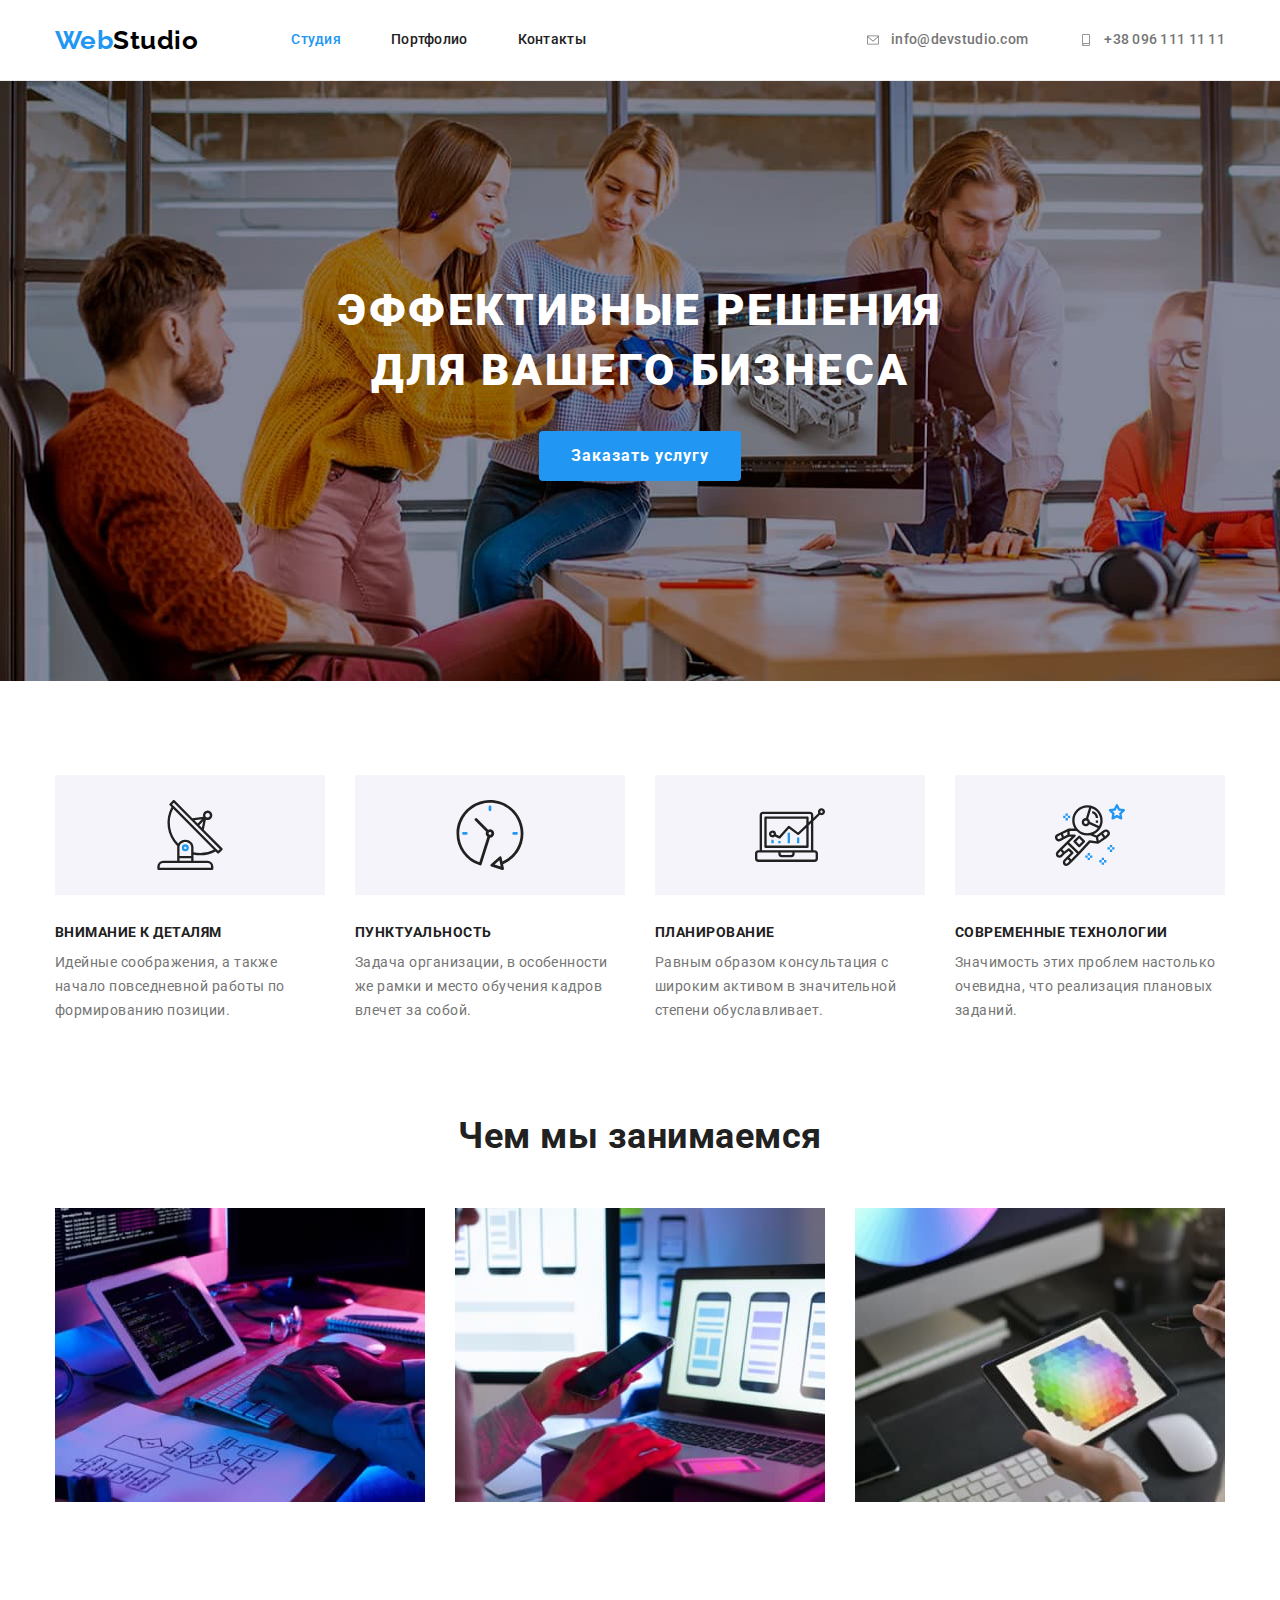
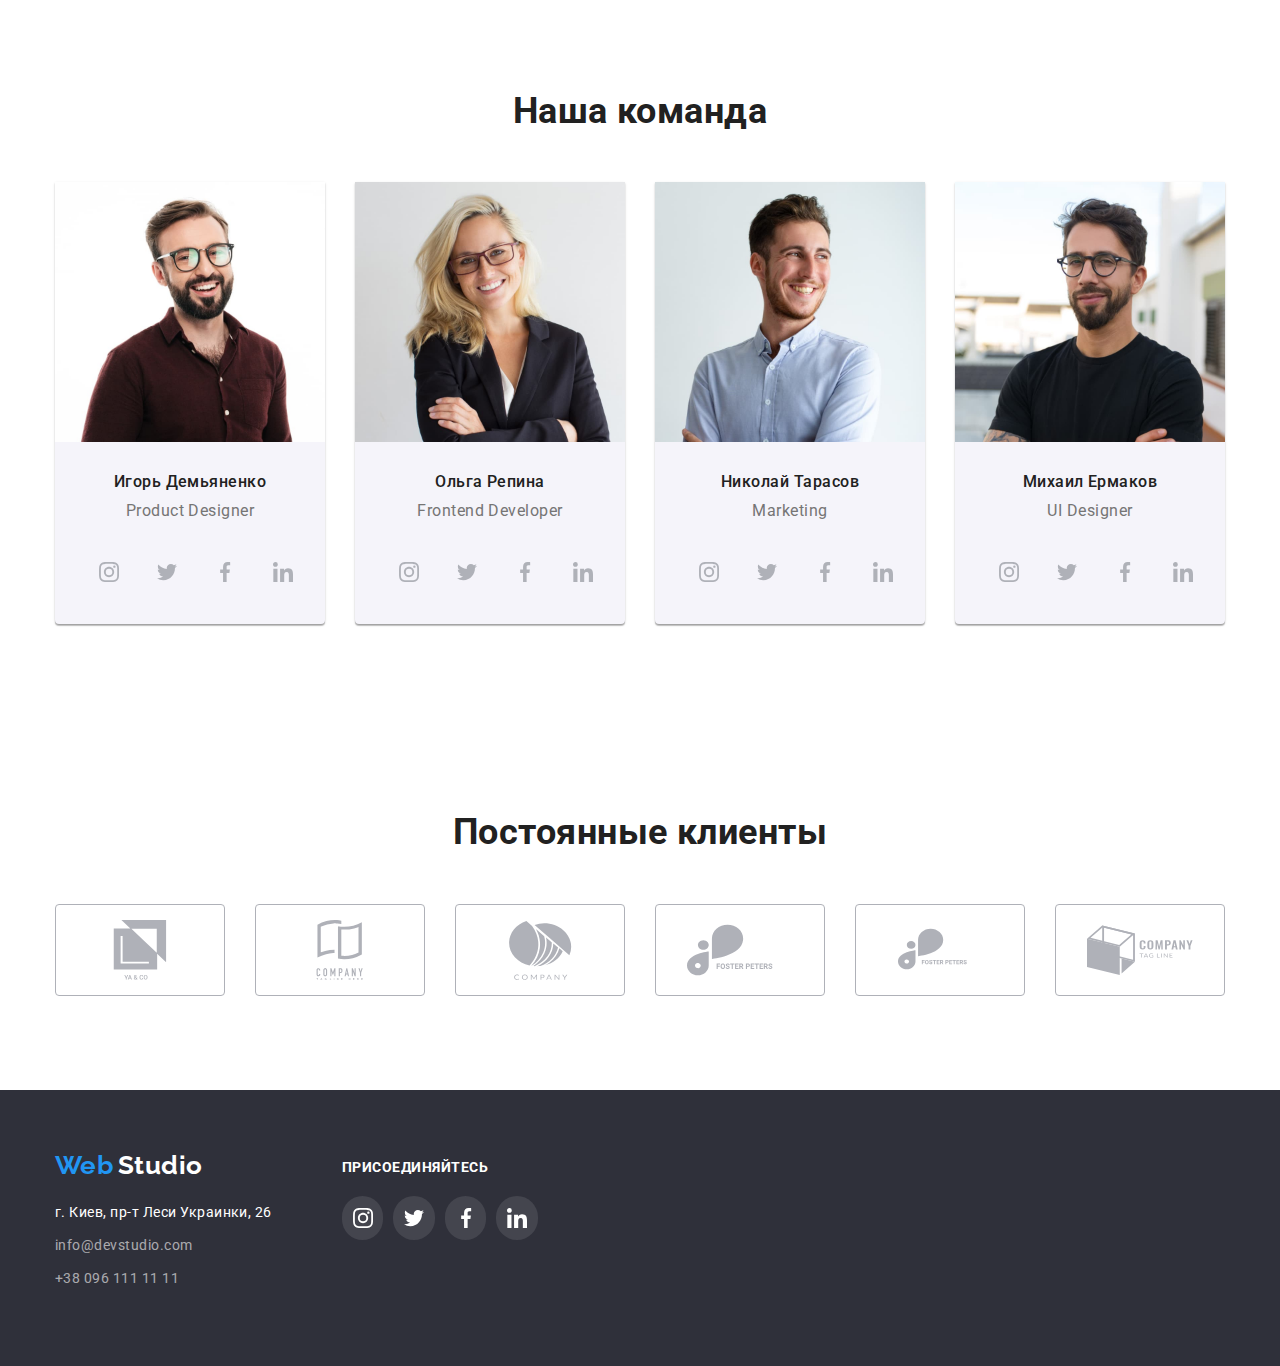
==== commit dcc086a3: "padding, border" ====
--- a/index.html
+++ b/index.html
@@ -49,7 +49,7 @@
 
     <main>
       <!--Оффер-->
-      <section class="section offer">
+      <section class="section offer gradient">
         <div class="container">
           <h1 class="offer-title">
             Эффективные решения
@@ -113,7 +113,7 @@
         </div>
       </section>
       <!--Наша команда-->
-      <section class="section nopadtop">
+      <section class="section">
         <div class="container">
           <h2 class="team-title">Наша команда</h2>
           <ul class="team">
@@ -208,7 +208,7 @@
       </section>
 
       <!-- Постійні клієнти -->
-      <section class="section nopadtop">
+      <section class="section">
         <div class="container">
           <h2 class="about-title">Постоянные клиенты</h2>
           <ul class="client">
--- a/css/styles.css
+++ b/css/styles.css
@@ -206,8 +206,10 @@
 }
 
 /* Offer */
+
 .offer {
-  background-color: #2f303a;
+  /* background-color: #2f303a; */
+    background: linear-gradient(to right, rgba(47, 48, 58, 0.4), rgba(47, 48, 58, 0.4));
   padding-top: 200px;
   padding-bottom: 200px;
   background-image: url(../images/header.jpg);
@@ -229,7 +231,7 @@
 .offer .container::before { 
   display: block;
   content: "";
-  background-image: linear-gradient(to right, rgba(47, 48, 58, 0.4), rgba(47, 48, 58, 0.4));
+
   background-size: contain;
   background-repeat: no-repeat;
   background-position: center;
@@ -381,6 +383,9 @@
   margin-bottom: 30px;
   /* margin-bottom: 94px; */
 }
+.team-inner {
+
+}
 
 .team {
   display: flex;
@@ -391,7 +396,7 @@
 .team-list {
   width: 270px;
   margin-right: 30px;
-  background: #ffffff;
+  background: #F5F4FA;
   background-image: url(../images/symbol-defs.svg);
   /* material shadow v1 */
   box-shadow: 0px 1px 3px rgba(0, 0, 0, 0.12), 0px 1px 1px rgba(0, 0, 0, 0.14),
@@ -421,7 +426,6 @@
 .nopadtop {
   padding-top: 0px;
   display: flex;
-
 }
 .padtopbot {
   padding-top: 60px;
@@ -441,8 +445,8 @@
 }
 
 .client .list {
-  width: calc(100% / 6 - 30px);
-   
+  /* width: calc(100% / 6 - 30px); */
+   width: 170px;
 }
 .client-link {
   width: 100%;
@@ -575,7 +579,6 @@
   height: 44px;
   margin-right: 10px;
   border-radius: 100%;
-    background-color: var(--secondary-text-color);
 
 }
 
@@ -593,9 +596,9 @@
   display: flex;
   justify-content: center;
   align-items: center;
-  /* background-color: tomato; */
   border-radius: 22px;
-  
+background: rgba(255, 255, 255, 0.1);
+
 
 }
 
@@ -653,11 +656,22 @@
 .card {
   display: flex;
   flex-wrap: wrap;
+
 }
 .card-list {
   width: 370px;
   margin-right: 30px;
   margin-bottom: 30px;
+}
+.card-list:hover,
+.card-list:focus {
+  border: 5px solid rgba(238, 238, 238, 1);
+  cursor: pointer;
+  stroke: solid #EEEEEE;
+  /* box-shadow: 5px 1px 3px rgba(0, 0, 0, 0.12),
+  0px 1px 1px rgba(0, 0, 0, 0.14),
+  0px 2px 1px rgba(0, 0, 0, 0.2); */
+      
 }
 /* Розрахунок ширини блока в % */
 /* ширина контейнера = 100% - зазор 30рх (при 2 колонках, при 3=60рх і т.д.) / 3 */
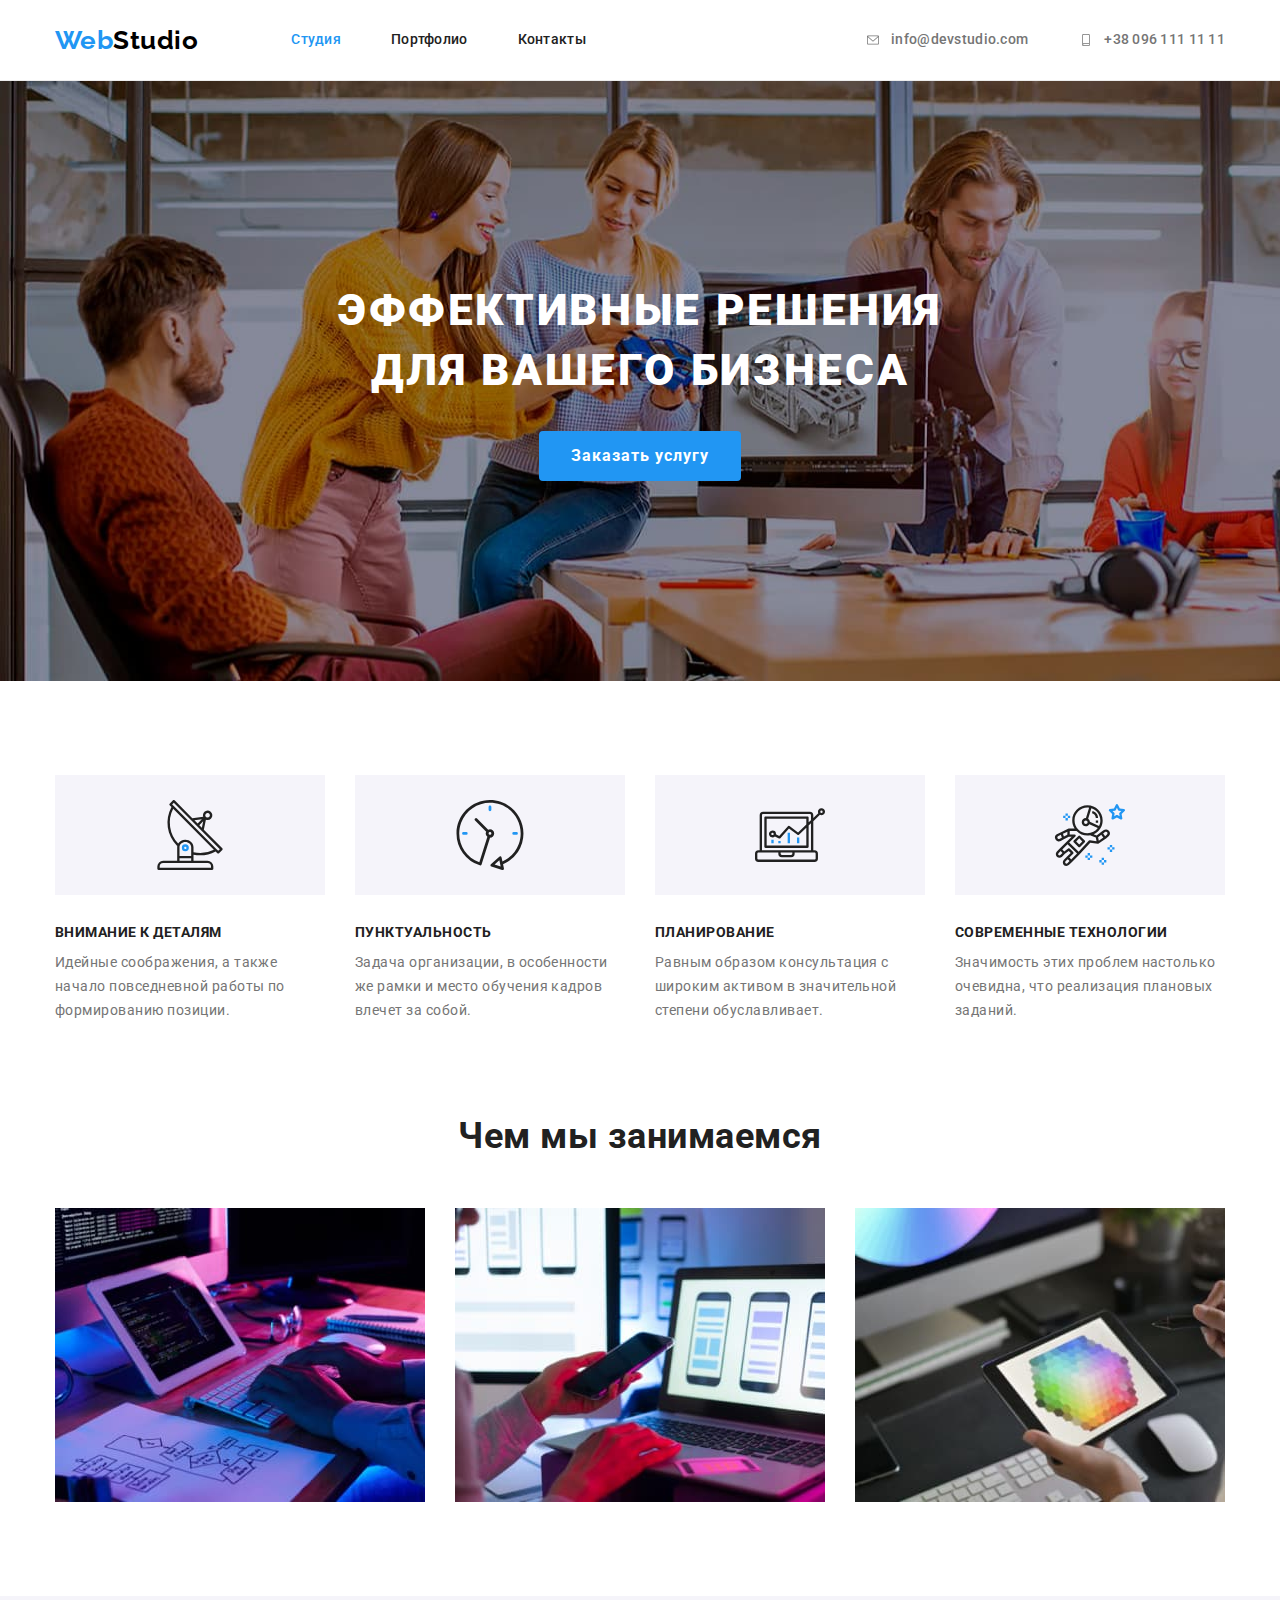
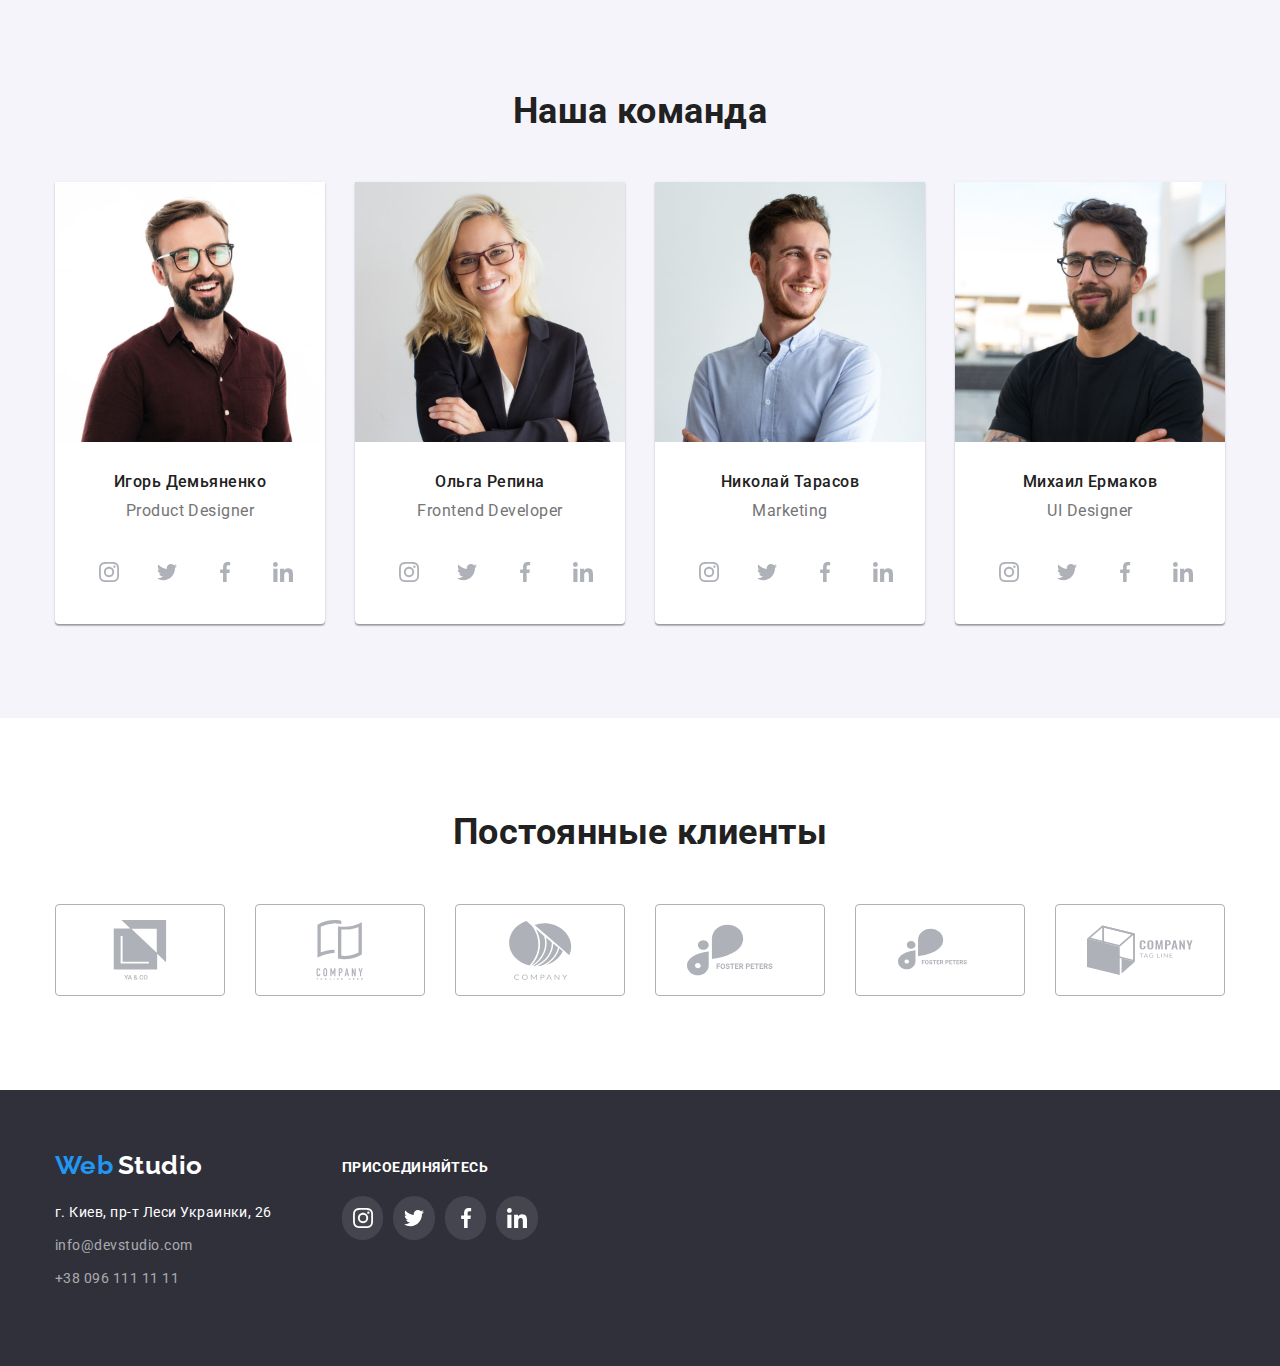
==== commit dc5201a4: "тінь на header, card-team" ====
--- a/index.html
+++ b/index.html
@@ -113,7 +113,7 @@
         </div>
       </section>
       <!--Наша команда-->
-      <section class="section">
+      <section class="section team-section">
         <div class="container">
           <h2 class="team-title">Наша команда</h2>
           <ul class="team">
--- a/css/styles.css
+++ b/css/styles.css
@@ -205,15 +205,15 @@
   color: var(--accent-color); /* подсветка текущей страницы */
 }
 
+
 /* Offer */
 
 .offer {
-  /* background-color: #2f303a; */
+  background-color: #2f303a;
     background: linear-gradient(to right, rgba(47, 48, 58, 0.4), rgba(47, 48, 58, 0.4));
   padding-top: 200px;
   padding-bottom: 200px;
   background-image: url(../images/header.jpg);
-
 }
 
 .offer-title {
@@ -231,12 +231,13 @@
 .offer .container::before { 
   display: block;
   content: "";
-
   background-size: contain;
   background-repeat: no-repeat;
   background-position: center;
   background-color: #F5F4FA;
 }
+
+
 /* Button */
 .button {
   color: var(--white-color-text);
@@ -356,7 +357,9 @@
 }
 
 /* Team */
-
+.team-section {
+  background-color: #F5F4FA;
+}
 .team-title {
   color: var(--primary-text-color);
   font-weight: 700;
@@ -396,8 +399,7 @@
 .team-list {
   width: 270px;
   margin-right: 30px;
-  background: #F5F4FA;
-  background-image: url(../images/symbol-defs.svg);
+  background-color: #ffffff;
   /* material shadow v1 */
   box-shadow: 0px 1px 3px rgba(0, 0, 0, 0.12), 0px 1px 1px rgba(0, 0, 0, 0.14),
     0px 2px 1px rgba(0, 0, 0, 0.2);
@@ -579,7 +581,6 @@
   height: 44px;
   margin-right: 10px;
   border-radius: 100%;
-
 }
 
 .foot-soc-icon {
@@ -623,6 +624,10 @@
   line-height: 1.62;
   /* identical to box height, or 162% */
   text-align: center;
+  box-shadow: 0px 3px 1px rgba(0, 0, 0, 0.1),
+  0px 1px 2px rgba(0, 0, 0, 0.08),
+  0px 2px 2px rgba(0, 0, 0, 0.12);
+  border-radius: 4px;
 }
 .filter {
   color: var(--primary-text-color);
@@ -663,15 +668,14 @@
   margin-right: 30px;
   margin-bottom: 30px;
 }
-.card-list:hover,
-.card-list:focus {
-  border: 5px solid rgba(238, 238, 238, 1);
-  cursor: pointer;
-  stroke: solid #EEEEEE;
-  /* box-shadow: 5px 1px 3px rgba(0, 0, 0, 0.12),
-  0px 1px 1px rgba(0, 0, 0, 0.14),
-  0px 2px 1px rgba(0, 0, 0, 0.2); */
-      
+.card-list a {
+  display: block;
+}
+.card-list a:hover,
+.card-list a:focus {
+box-shadow: 0px 1px 1px rgba(0, 0, 0, 0.12),
+0px 4px 4px rgba(0, 0, 0, 0.06),
+1px 4px 6px rgba(0, 0, 0, 0.16);
 }
 /* Розрахунок ширини блока в % */
 /* ширина контейнера = 100% - зазор 30рх (при 2 колонках, при 3=60рх і т.д.) / 3 */
